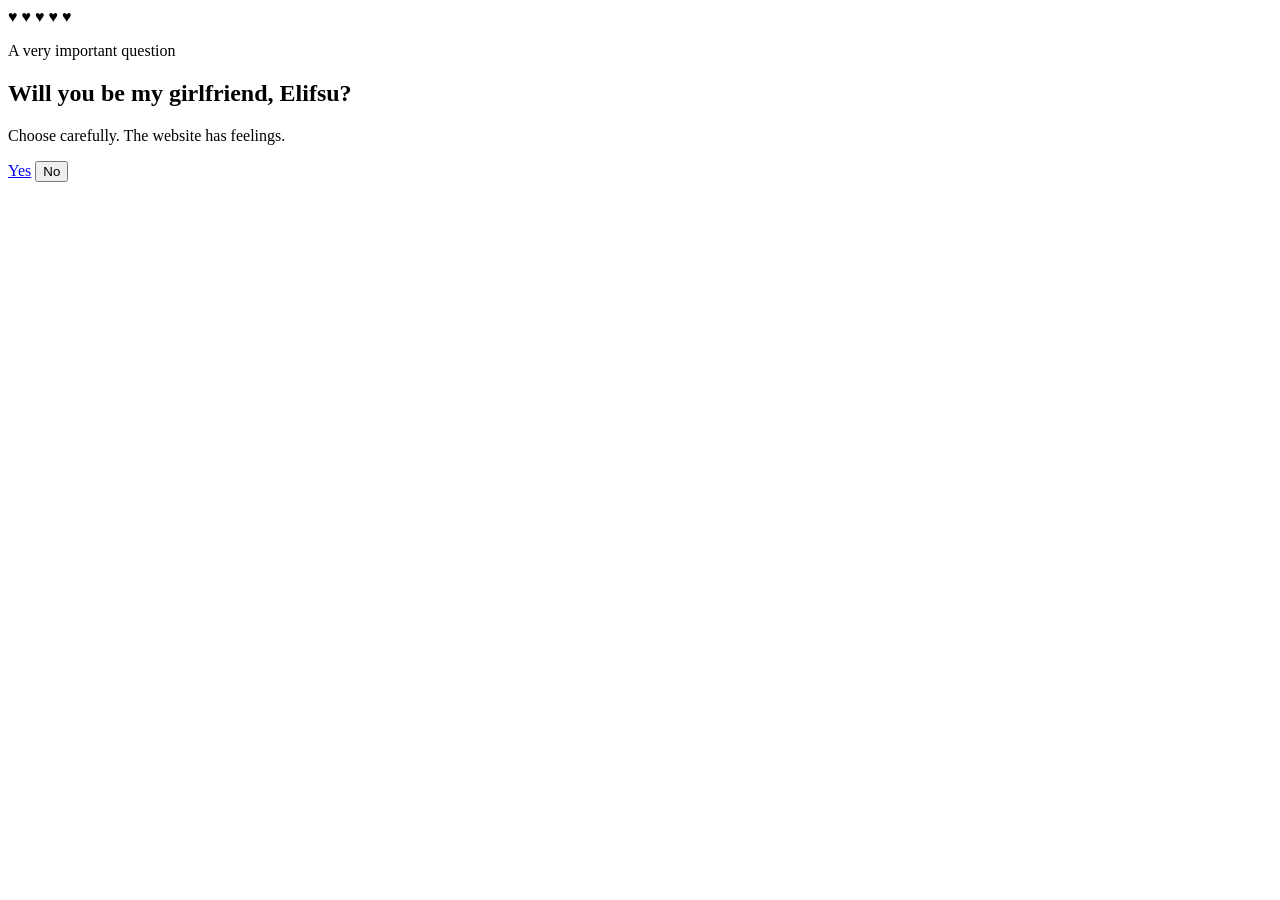
==== index.html @ 59e447ff "Add proposal landing page" ====
<!doctype html>
<html lang="en">
  <head>
    <meta charset="utf-8">
    <meta name="viewport" content="width=device-width, initial-scale=1">
    <title>For Elifsu</title>
    <link rel="stylesheet" href="styles.css">
  </head>
  <body>
    <main class="proposal-screen">
      <div class="heart-field" aria-hidden="true">
        <span>&hearts;</span>
        <span>&hearts;</span>
        <span>&hearts;</span>
        <span>&hearts;</span>
        <span>&hearts;</span>
      </div>

      <section class="proposal">
        <p class="eyebrow">A very important question</p>
        <h1 id="question">Will you be my girlfriend, Elifsu?</h1>
        <p class="note" id="note">Choose carefully. The website has feelings.</p>

        <div class="buttons" aria-label="Answer choices">
          <a class="button yes-button" id="yesButton" href="yes.html">Yes</a>
          <button class="button no-button" id="noButton" type="button">No</button>
        </div>
      </section>
    </main>

    <script src="script.js"></script>
  </body>
</html>
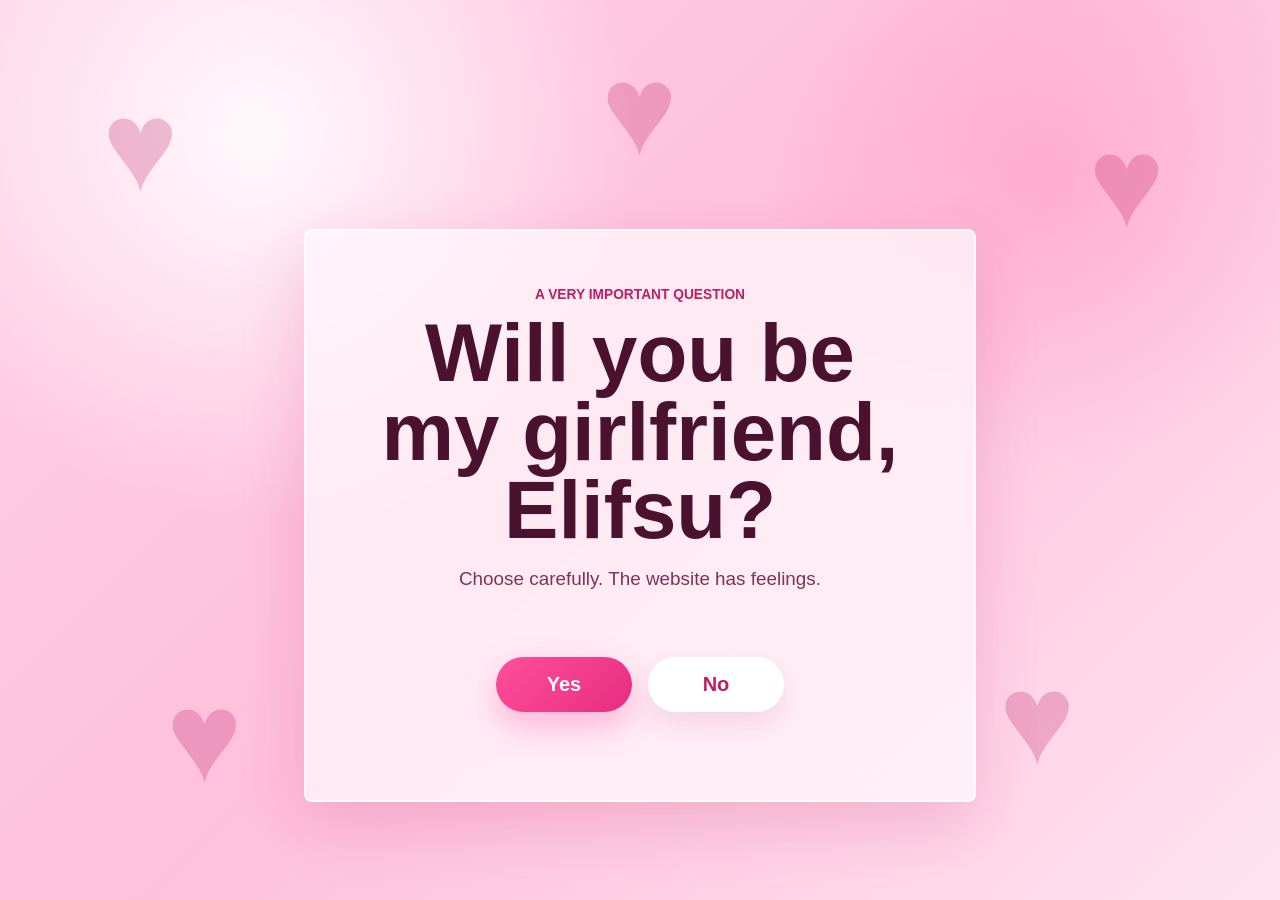
==== commit 63f48971: "Play sound on yes click" ====
--- a/index.html
+++ b/index.html
@@ -28,6 +28,7 @@
       </section>
     </main>
 
+    <audio id="yesSound" src="assets/wow-sound-effect.mp3" preload="auto"></audio>
     <script src="script.js"></script>
   </body>
 </html>
--- a/styles.css
+++ b/styles.css
@@ -0,0 +1,409 @@
+:root {
+  --pink: #ffd1e6;
+  --hot-pink: #ff4f9a;
+  --deep-pink: #bd1f64;
+  --cream: #fff8fb;
+  --ink: #4b1230;
+  --shadow: rgba(189, 31, 100, 0.18);
+}
+
+* {
+  box-sizing: border-box;
+}
+
+html,
+body {
+  min-height: 100%;
+}
+
+body {
+  margin: 0;
+  font-family: "Trebuchet MS", Arial, sans-serif;
+  color: var(--ink);
+  background:
+    radial-gradient(circle at 20% 15%, rgba(255, 255, 255, 0.9), transparent 24rem),
+    radial-gradient(circle at 82% 20%, rgba(255, 146, 190, 0.45), transparent 18rem),
+    linear-gradient(135deg, var(--pink), #ffc0dc 48%, #ffe3ef);
+}
+
+.proposal-screen {
+  position: relative;
+  display: grid;
+  min-height: 100svh;
+  place-items: center;
+  overflow: hidden;
+  padding: 2rem;
+}
+
+.proposal {
+  position: relative;
+  z-index: 1;
+  width: min(100%, 42rem);
+  padding: clamp(1.5rem, 5vw, 3.5rem);
+  text-align: center;
+  background: rgba(255, 248, 251, 0.76);
+  border: 2px solid rgba(255, 255, 255, 0.8);
+  border-radius: 8px;
+  box-shadow: 0 1.5rem 4rem var(--shadow);
+  backdrop-filter: blur(14px);
+}
+
+.eyebrow {
+  margin: 0 0 0.8rem;
+  color: var(--deep-pink);
+  font-size: 0.86rem;
+  font-weight: 700;
+  text-transform: uppercase;
+}
+
+h1 {
+  margin: 0;
+  font-size: clamp(2.4rem, 8vw, 5.1rem);
+  line-height: 0.96;
+}
+
+.note {
+  min-height: 1.5rem;
+  margin: 1.2rem auto 0;
+  color: #7d3356;
+  font-size: clamp(1rem, 3vw, 1.18rem);
+}
+
+.buttons {
+  display: flex;
+  justify-content: center;
+  align-items: center;
+  gap: 1rem;
+  min-height: 7.5rem;
+  margin-top: 2rem;
+  flex-wrap: wrap;
+}
+
+.button {
+  display: inline-grid;
+  min-width: 8.5rem;
+  min-height: 3.4rem;
+  place-items: center;
+  border: 0;
+  border-radius: 999px;
+  font: inherit;
+  font-size: 1.25rem;
+  font-weight: 800;
+  text-decoration: none;
+  cursor: pointer;
+  transition:
+    transform 220ms ease,
+    opacity 220ms ease,
+    box-shadow 220ms ease,
+    background 220ms ease;
+  touch-action: manipulation;
+  user-select: none;
+}
+
+.yes-button {
+  color: white;
+  background: linear-gradient(135deg, var(--hot-pink), #e72d82);
+  box-shadow: 0 0.9rem 2rem rgba(255, 79, 154, 0.34);
+  transform: scale(var(--yes-scale, 1));
+}
+
+.quiet-button {
+  color: var(--deep-pink);
+  background: rgba(255, 255, 255, 0.82);
+  box-shadow: 0 0.8rem 1.8rem rgba(189, 31, 100, 0.12);
+}
+
+.no-button {
+  color: var(--deep-pink);
+  background: white;
+  box-shadow: 0 0.8rem 1.8rem rgba(189, 31, 100, 0.12);
+  transform: scale(var(--no-scale, 1));
+}
+
+.no-button.is-gone {
+  pointer-events: none;
+  opacity: 0;
+  transform: scale(0.08) rotate(-12deg);
+}
+
+.heart-field span {
+  position: absolute;
+  color: rgba(189, 31, 100, 0.26);
+  font-size: clamp(3rem, 12vw, 8rem);
+  animation: float 7s ease-in-out infinite;
+}
+
+.heart-field span:nth-child(1) {
+  top: 8%;
+  left: 8%;
+}
+
+.heart-field span:nth-child(2) {
+  right: 9%;
+  top: 12%;
+  animation-delay: -2s;
+}
+
+.heart-field span:nth-child(3) {
+  left: 13%;
+  bottom: 10%;
+  animation-delay: -4s;
+}
+
+.heart-field span:nth-child(4) {
+  right: 16%;
+  bottom: 12%;
+  animation-delay: -1s;
+}
+
+.heart-field span:nth-child(5) {
+  left: 47%;
+  top: 4%;
+  animation-delay: -3s;
+}
+
+@keyframes float {
+  0%,
+  100% {
+    transform: translateY(0) rotate(-5deg);
+  }
+
+  50% {
+    transform: translateY(-1.2rem) rotate(5deg);
+  }
+}
+
+.celebration-page {
+  min-height: 100svh;
+  background:
+    radial-gradient(circle at 50% 16%, rgba(255, 255, 255, 0.95), transparent 13rem),
+    radial-gradient(circle at 18% 24%, rgba(121, 214, 255, 0.55), transparent 16rem),
+    radial-gradient(circle at 82% 28%, rgba(255, 226, 103, 0.52), transparent 16rem),
+    linear-gradient(135deg, #ffd1e6, #ffc3dc 46%, #c9f2ff);
+}
+
+.confetti-canvas {
+  position: fixed;
+  inset: 0;
+  z-index: 4;
+  width: 100%;
+  height: 100%;
+  pointer-events: none;
+}
+
+.sound-player {
+  width: 0;
+  height: 0;
+  border: 0;
+  opacity: 0;
+}
+
+.celebration-screen {
+  position: relative;
+  display: grid;
+  min-height: 100svh;
+  place-items: center;
+  overflow: hidden;
+  padding: 1.25rem;
+}
+
+.celebration {
+  position: relative;
+  z-index: 2;
+  display: grid;
+  width: min(100%, 46rem);
+  min-height: min(46rem, calc(100svh - 2.5rem));
+  align-content: center;
+  justify-items: center;
+  padding: clamp(1.3rem, 4vw, 3rem);
+  text-align: center;
+}
+
+.celebration h1 {
+  max-width: 11ch;
+  color: #8f164e;
+  text-shadow: 0 0.25rem 0 rgba(255, 255, 255, 0.72);
+}
+
+.ring-stage {
+  position: relative;
+  display: grid;
+  width: min(70vw, 18rem);
+  aspect-ratio: 1;
+  margin: clamp(1rem, 4vw, 1.7rem) 0 0.4rem;
+  place-items: center;
+}
+
+.party-image {
+  position: relative;
+  z-index: 1;
+  display: block;
+  width: min(105%, 21rem);
+  max-height: 18rem;
+  object-fit: contain;
+  filter: drop-shadow(0 1.2rem 1.5rem rgba(189, 31, 100, 0.2));
+  animation: ring-bounce 1.35s ease-in-out infinite;
+}
+
+.floating-heart {
+  position: absolute;
+  z-index: 0;
+  color: #e31338;
+  font-size: clamp(1.8rem, 8vw, 3.4rem);
+  line-height: 1;
+  text-shadow: 0 0.35rem 0.8rem rgba(189, 31, 100, 0.22);
+  animation: heart-float 3.8s ease-in-out infinite;
+}
+
+.heart-one {
+  left: -5%;
+  top: 8%;
+}
+
+.heart-two {
+  right: -7%;
+  top: 19%;
+  animation-delay: -1.2s;
+}
+
+.heart-three {
+  left: 3%;
+  bottom: 9%;
+  animation-delay: -2.1s;
+}
+
+.heart-four {
+  right: 5%;
+  bottom: 0;
+  animation-delay: -0.7s;
+}
+
+.shine {
+  position: absolute;
+  width: 1.2rem;
+  aspect-ratio: 1;
+  background: #fff;
+  clip-path: polygon(50% 0, 62% 38%, 100% 50%, 62% 62%, 50% 100%, 38% 62%, 0 50%, 38% 38%);
+  filter: drop-shadow(0 0 0.5rem rgba(255, 255, 255, 0.9));
+  animation: twinkle 1.1s ease-in-out infinite;
+}
+
+.shine-one {
+  right: 2%;
+  top: 22%;
+}
+
+.shine-two {
+  left: 4%;
+  top: 38%;
+  animation-delay: -0.3s;
+}
+
+.shine-three {
+  right: 22%;
+  bottom: 8%;
+  animation-delay: -0.62s;
+}
+
+.burst {
+  position: absolute;
+  width: 30%;
+  aspect-ratio: 1;
+  border-radius: 50%;
+  opacity: 0.85;
+  animation: pulse 1.6s ease-in-out infinite;
+}
+
+.burst-one {
+  left: 1%;
+  top: 10%;
+  background: repeating-conic-gradient(#ff4f9a 0 16deg, transparent 16deg 32deg);
+}
+
+.burst-two {
+  right: 0;
+  bottom: 12%;
+  background: repeating-conic-gradient(#34b3ff 0 16deg, transparent 16deg 32deg);
+  animation-delay: -0.45s;
+}
+
+@keyframes ring-bounce {
+  0%,
+  100% {
+    transform: translateY(0) rotate(-3deg);
+  }
+
+  50% {
+    transform: translateY(-0.8rem) rotate(4deg);
+  }
+}
+
+@keyframes twinkle {
+  0%,
+  100% {
+    transform: scale(0.85);
+    opacity: 0.55;
+  }
+
+  50% {
+    transform: scale(1.25) rotate(16deg);
+    opacity: 1;
+  }
+}
+
+@keyframes pulse {
+  0%,
+  100% {
+    transform: scale(0.78) rotate(0deg);
+  }
+
+  50% {
+    transform: scale(1.05) rotate(18deg);
+  }
+}
+
+@keyframes heart-float {
+  0%,
+  100% {
+    transform: translateY(0) scale(0.92) rotate(-7deg);
+    opacity: 0.72;
+  }
+
+  50% {
+    transform: translateY(-1rem) scale(1.1) rotate(7deg);
+    opacity: 1;
+  }
+}
+
+@media (max-width: 520px) {
+  .proposal-screen {
+    padding: 1rem;
+  }
+
+  .proposal {
+    padding: 1.35rem;
+  }
+
+  .buttons {
+    gap: 0.7rem;
+    min-height: 8rem;
+  }
+
+  .button {
+    min-width: 7.2rem;
+    min-height: 3.1rem;
+    font-size: 1.1rem;
+  }
+
+  .celebration {
+    min-height: calc(100svh - 2rem);
+  }
+
+  .celebration h1 {
+    font-size: clamp(2.25rem, 13vw, 4rem);
+  }
+
+  .ring-stage {
+    width: min(82vw, 17rem);
+  }
+}
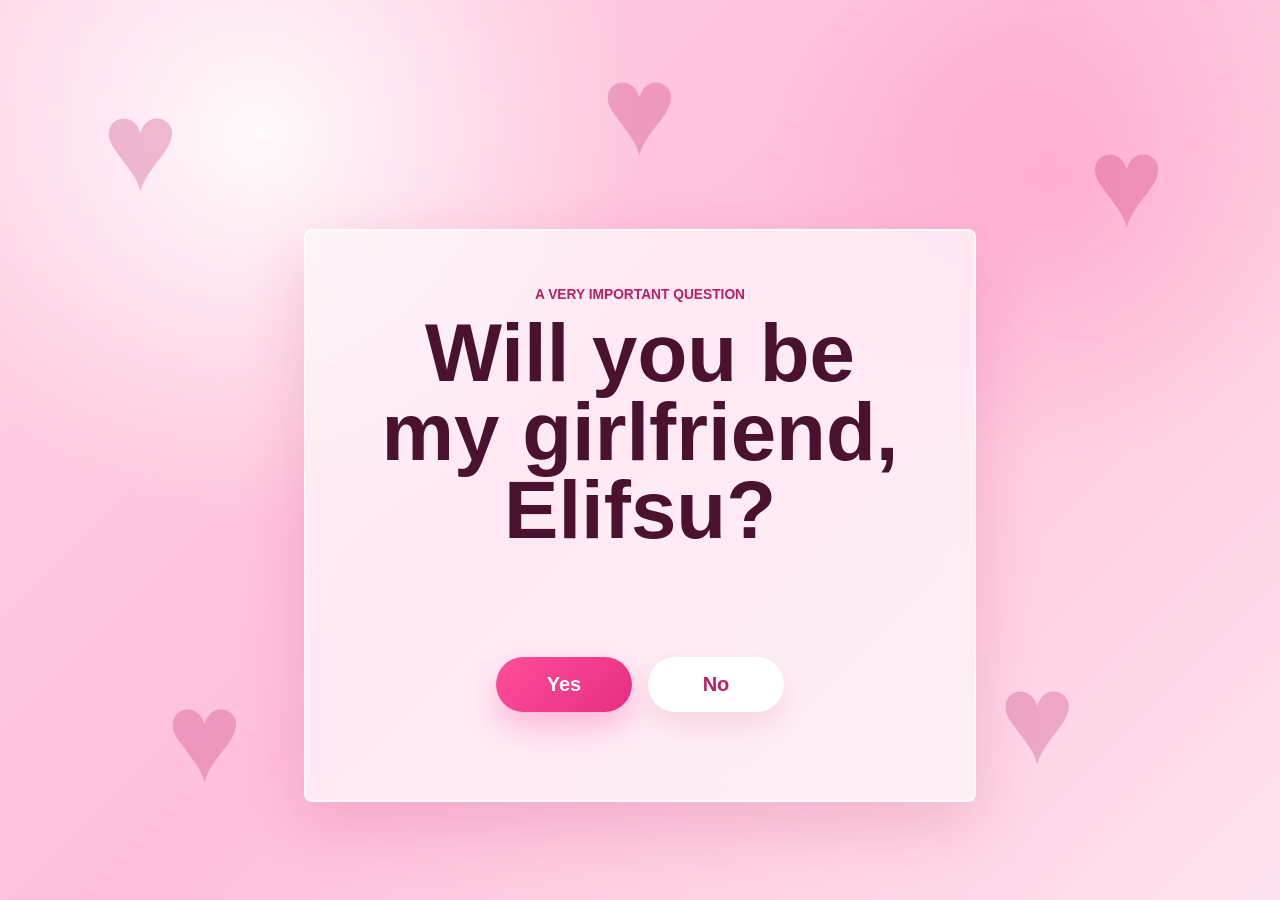
==== commit 8be666eb: "Remove proposal helper sentence" ====
--- a/index.html
+++ b/index.html
@@ -19,7 +19,7 @@
       <section class="proposal">
         <p class="eyebrow">A very important question</p>
         <h1 id="question">Will you be my girlfriend, Elifsu?</h1>
-        <p class="note" id="note">Choose carefully. The website has feelings.</p>
+        <p class="note" id="note"></p>
 
         <div class="buttons" aria-label="Answer choices">
           <a class="button yes-button" id="yesButton" href="yes.html">Yes</a>
@@ -28,7 +28,7 @@
       </section>
     </main>
 
-    <audio id="yesSound" src="assets/wow-sound-effect.mp3" preload="auto"></audio>
+    <audio id="yesSound" src="assets/wow-sound-effect.mp3?v=2" preload="auto"></audio>
     <script src="script.js"></script>
   </body>
 </html>
